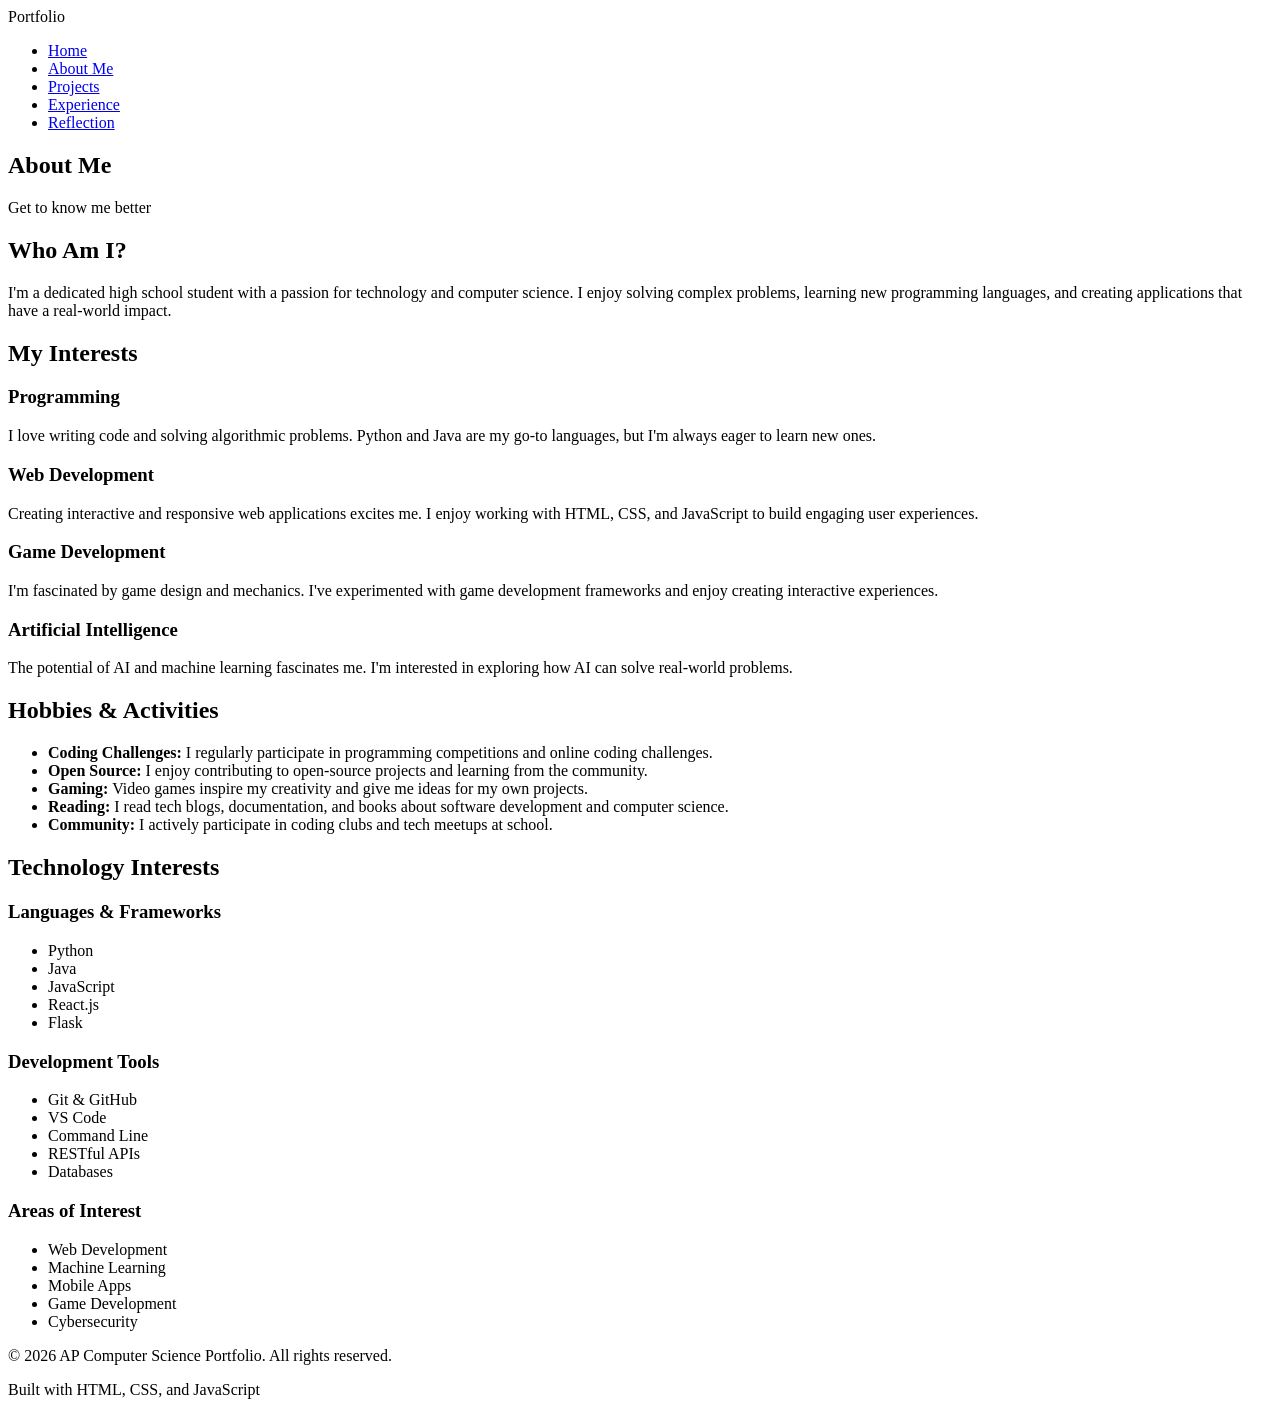
==== about.html @ 4d419991 "Add About Me page with interests, hobbies, and technology interests" ====
<!DOCTYPE html>
<html lang="en">
<head>
    <meta charset="UTF-8">
    <meta name="viewport" content="width=device-width, initial-scale=1.0">
    <title>About Me - AP Computer Science Portfolio</title>
    <link rel="stylesheet" href="styles.css">
</head>
<body>
    <nav class="navbar">
        <div class="container">
            <div class="logo">Portfolio</div>
            <ul class="nav-links">
                <li><a href="index.html">Home</a></li>
                <li><a href="about.html" class="active">About Me</a></li>
                <li><a href="projects.html">Projects</a></li>
                <li><a href="experience.html">Experience</a></li>
                <li><a href="reflection.html">Reflection</a></li>
            </ul>
        </div>
    </nav>

    <main class="container">
        <section class="page-header">
            <h1>About Me</h1>
            <p class="subtitle">Get to know me better</p>
        </section>

        <section class="about-content">
            <div class="about-intro">
                <h2>Who Am I?</h2>
                <p>
                    I'm a dedicated high school student with a passion for technology and computer science. 
                    I enjoy solving complex problems, learning new programming languages, and creating applications 
                    that have a real-world impact.
                </p>
            </div>

            <section class="interests-section">
                <h2>My Interests</h2>
                <div class="interests-grid">
                    <div class="interest-card">
                        <h3>Programming</h3>
                        <p>I love writing code and solving algorithmic problems. Python and Java are my go-to languages, but I'm always eager to learn new ones.</p>
                    </div>
                    <div class="interest-card">
                        <h3>Web Development</h3>
                        <p>Creating interactive and responsive web applications excites me. I enjoy working with HTML, CSS, and JavaScript to build engaging user experiences.</p>
                    </div>
                    <div class="interest-card">
                        <h3>Game Development</h3>
                        <p>I'm fascinated by game design and mechanics. I've experimented with game development frameworks and enjoy creating interactive experiences.</p>
                    </div>
                    <div class="interest-card">
                        <h3>Artificial Intelligence</h3>
                        <p>The potential of AI and machine learning fascinates me. I'm interested in exploring how AI can solve real-world problems.</p>
                    </div>
                </div>
            </section>

            <section class="hobbies-section">
                <h2>Hobbies & Activities</h2>
                <ul class="hobbies-list">
                    <li><strong>Coding Challenges:</strong> I regularly participate in programming competitions and online coding challenges.</li>
                    <li><strong>Open Source:</strong> I enjoy contributing to open-source projects and learning from the community.</li>
                    <li><strong>Gaming:</strong> Video games inspire my creativity and give me ideas for my own projects.</li>
                    <li><strong>Reading:</strong> I read tech blogs, documentation, and books about software development and computer science.</li>
                    <li><strong>Community:</strong> I actively participate in coding clubs and tech meetups at school.</li>
                </ul>
            </section>

            <section class="tech-interests-section">
                <h2>Technology Interests</h2>
                <div class="tech-categories">
                    <div class="tech-category">
                        <h3>Languages & Frameworks</h3>
                        <ul>
                            <li>Python</li>
                            <li>Java</li>
                            <li>JavaScript</li>
                            <li>React.js</li>
                            <li>Flask</li>
                        </ul>
                    </div>
                    <div class="tech-category">
                        <h3>Development Tools</h3>
                        <ul>
                            <li>Git & GitHub</li>
                            <li>VS Code</li>
                            <li>Command Line</li>
                            <li>RESTful APIs</li>
                            <li>Databases</li>
                        </ul>
                    </div>
                    <div class="tech-category">
                        <h3>Areas of Interest</h3>
                        <ul>
                            <li>Web Development</li>
                            <li>Machine Learning</li>
                            <li>Mobile Apps</li>
                            <li>Game Development</li>
                            <li>Cybersecurity</li>
                        </ul>
                    </div>
                </div>
            </section>
        </section>
    </main>

    <footer class="footer">
        <div class="container">
            <p>&copy; 2026 AP Computer Science Portfolio. All rights reserved.</p>
            <p>Built with HTML, CSS, and JavaScript</p>
        </div>
    </footer>
</body>
</html>
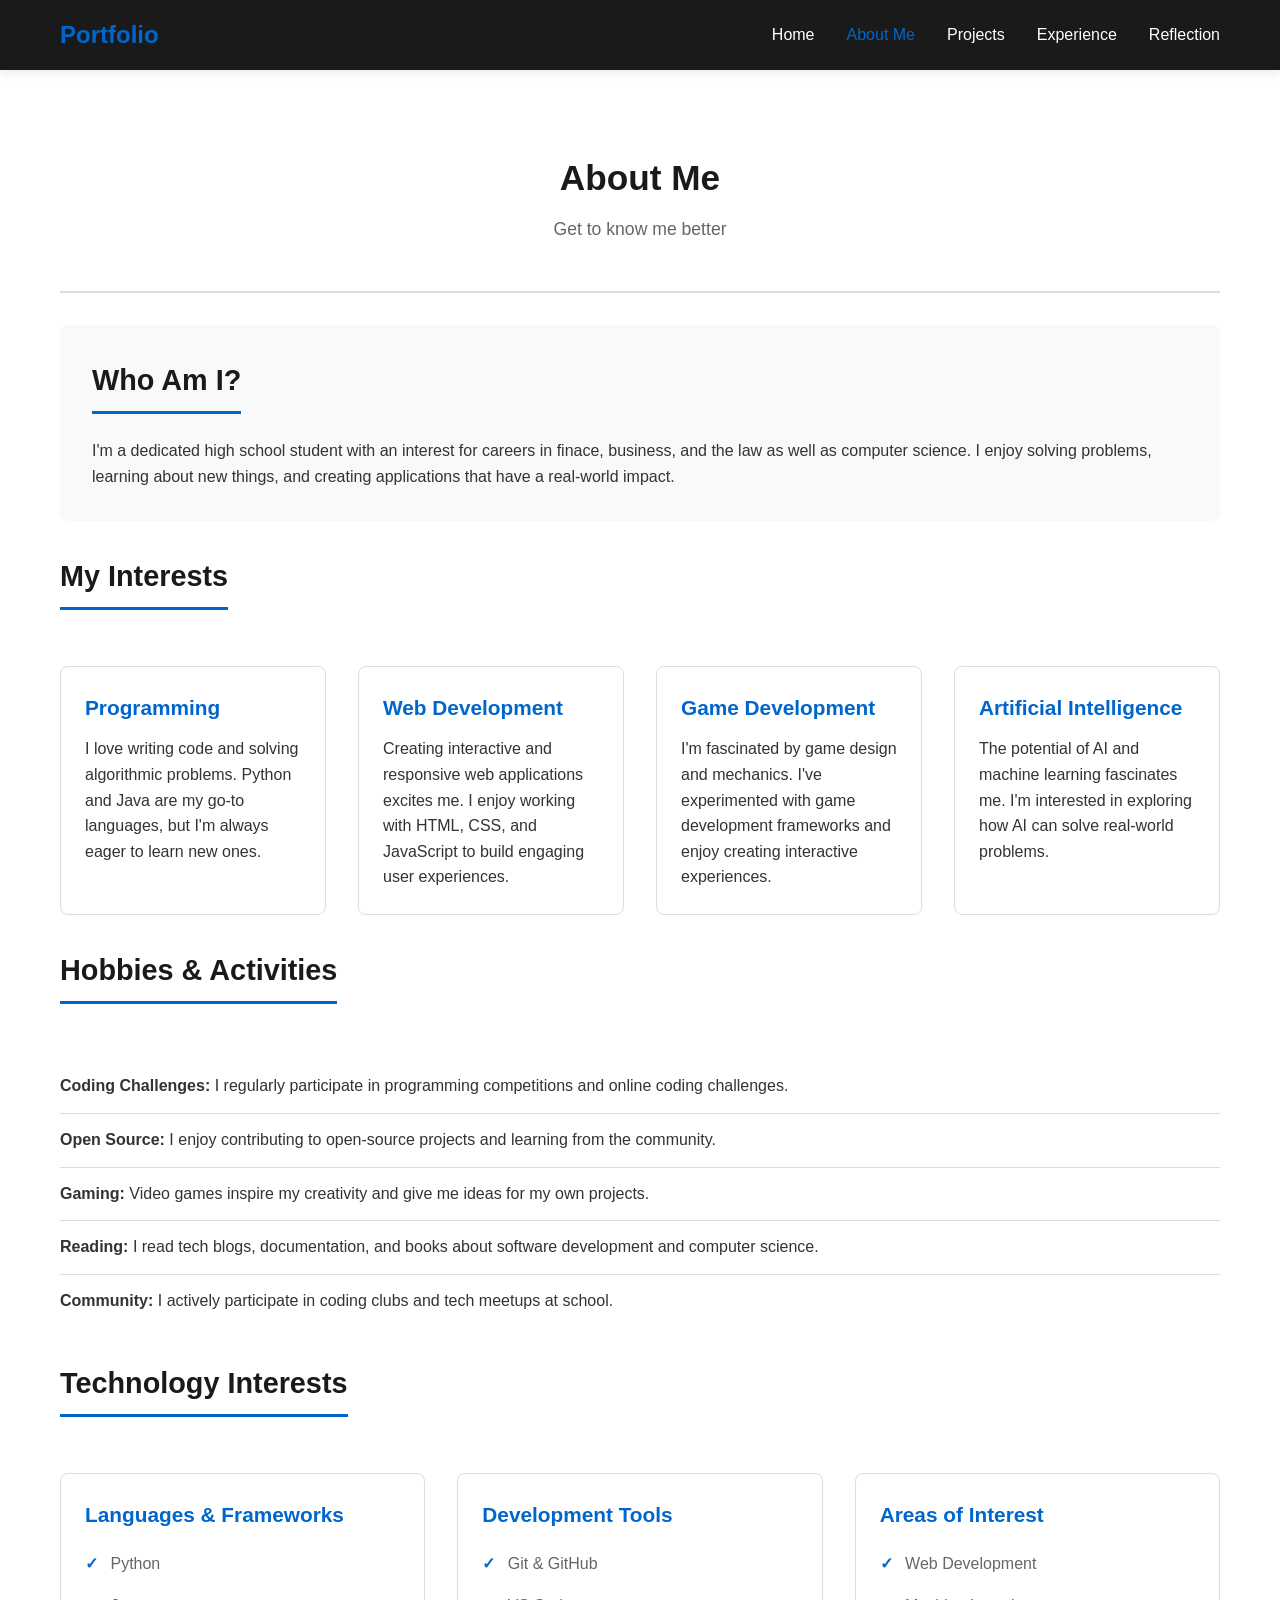
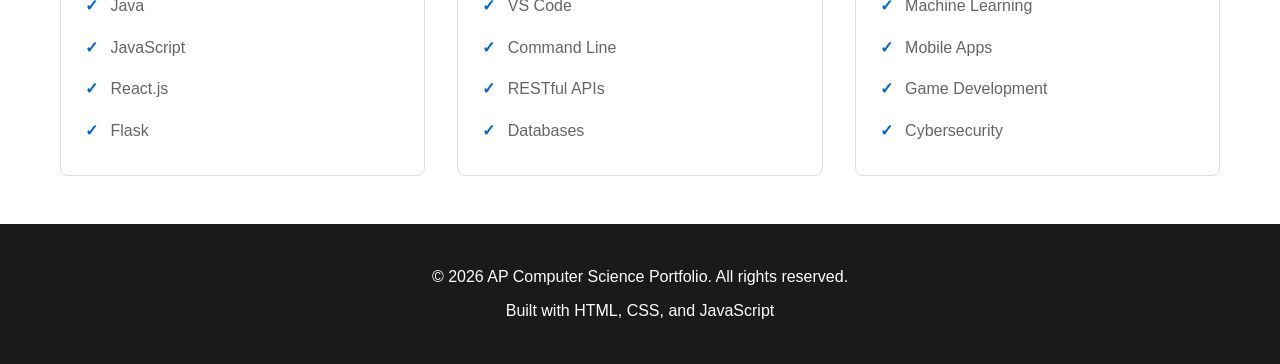
==== commit 0fae9dd7: "Update personal introduction in about.html" ====
--- a/about.html
+++ b/about.html
@@ -30,8 +30,8 @@
             <div class="about-intro">
                 <h2>Who Am I?</h2>
                 <p>
-                    I'm a dedicated high school student with a passion for technology and computer science. 
-                    I enjoy solving complex problems, learning new programming languages, and creating applications 
+                    I'm a dedicated high school student with an interest for careers in finace, business, and the law as well as computer science. 
+                    I enjoy solving problems, learning about new things, and creating applications 
                     that have a real-world impact.
                 </p>
             </div>
--- a/styles.css
+++ b/styles.css
@@ -0,0 +1,632 @@
+/* Root Variables */
+:root {
+    --primary-color: #0066cc;
+    --secondary-color: #ff6b6b;
+    --dark-color: #1a1a1a;
+    --light-color: #f8f9fa;
+    --text-color: #333;
+    --border-color: #ddd;
+    --shadow: 0 2px 10px rgba(0, 0, 0, 0.1);
+}
+
+/* Reset and General Styles */
+* {
+    margin: 0;
+    padding: 0;
+    box-sizing: border-box;
+}
+
+html {
+    scroll-behavior: smooth;
+}
+
+body {
+    font-family: 'Segoe UI', Tahoma, Geneva, Verdana, sans-serif;
+    line-height: 1.6;
+    color: var(--text-color);
+    background-color: #fff;
+}
+
+.container {
+    max-width: 1200px;
+    margin: 0 auto;
+    padding: 0 20px;
+}
+
+/* Navigation */
+.navbar {
+    background-color: var(--dark-color);
+    color: white;
+    padding: 1rem 0;
+    position: sticky;
+    top: 0;
+    z-index: 1000;
+    box-shadow: var(--shadow);
+}
+
+.navbar .container {
+    display: flex;
+    justify-content: space-between;
+    align-items: center;
+}
+
+.logo {
+    font-size: 1.5rem;
+    font-weight: bold;
+    color: var(--primary-color);
+}
+
+.nav-links {
+    display: flex;
+    list-style: none;
+    gap: 2rem;
+}
+
+.nav-links a {
+    color: white;
+    text-decoration: none;
+    transition: color 0.3s ease;
+    font-weight: 500;
+}
+
+.nav-links a:hover,
+.nav-links a.active {
+    color: var(--primary-color);
+}
+
+/* Buttons */
+.btn {
+    display: inline-block;
+    padding: 0.75rem 1.5rem;
+    border-radius: 4px;
+    text-decoration: none;
+    font-weight: 600;
+    transition: all 0.3s ease;
+    border: none;
+    cursor: pointer;
+    font-size: 1rem;
+}
+
+.btn-primary {
+    background-color: var(--primary-color);
+    color: white;
+}
+
+.btn-primary:hover {
+    background-color: #0052a3;
+    transform: translateY(-2px);
+    box-shadow: var(--shadow);
+}
+
+.btn-secondary {
+    background-color: var(--secondary-color);
+    color: white;
+}
+
+.btn-secondary:hover {
+    background-color: #ff5252;
+    transform: translateY(-2px);
+    box-shadow: var(--shadow);
+}
+
+.btn-small {
+    padding: 0.5rem 1rem;
+    font-size: 0.9rem;
+}
+
+/* Hero Section */
+.hero {
+    background: linear-gradient(135deg, var(--primary-color) 0%, #0052a3 100%);
+    color: white;
+    padding: 4rem 0;
+    text-align: center;
+}
+
+.hero h1 {
+    font-size: 2.5rem;
+    margin-bottom: 0.5rem;
+}
+
+.hero .tagline {
+    font-size: 1.2rem;
+    margin-bottom: 2rem;
+    opacity: 0.9;
+}
+
+/* Page Header */
+.page-header {
+    text-align: center;
+    padding: 3rem 0;
+    border-bottom: 2px solid var(--border-color);
+    margin-bottom: 2rem;
+}
+
+.page-header h1 {
+    font-size: 2.2rem;
+    margin-bottom: 0.5rem;
+    color: var(--dark-color);
+}
+
+.page-header .subtitle {
+    font-size: 1.1rem;
+    color: #666;
+}
+
+/* Sections */
+section {
+    margin: 2rem 0;
+}
+
+section h2 {
+    font-size: 1.8rem;
+    margin-bottom: 1.5rem;
+    color: var(--dark-color);
+    border-bottom: 3px solid var(--primary-color);
+    padding-bottom: 0.5rem;
+    display: inline-block;
+}
+
+section h3 {
+    font-size: 1.3rem;
+    margin-top: 1.5rem;
+    margin-bottom: 0.75rem;
+    color: var(--primary-color);
+}
+
+/* Home Page - Introduction */
+.intro-section,
+.goals-section {
+    margin: 3rem 0;
+}
+
+.intro-content {
+    background-color: var(--light-color);
+    padding: 2rem;
+    border-radius: 8px;
+    border-left: 4px solid var(--primary-color);
+}
+
+.intro-content p {
+    margin-bottom: 1rem;
+    font-size: 1.05rem;
+    line-height: 1.8;
+}
+
+/* Goal Cards */
+.goals-grid {
+    display: grid;
+    grid-template-columns: repeat(auto-fit, minmax(250px, 1fr));
+    gap: 2rem;
+    margin: 2rem 0;
+}
+
+.goal-card {
+    background: white;
+    border: 2px solid var(--border-color);
+    border-radius: 8px;
+    padding: 2rem;
+    transition: all 0.3s ease;
+    box-shadow: 0 1px 5px rgba(0, 0, 0, 0.05);
+}
+
+.goal-card:hover {
+    transform: translateY(-5px);
+    box-shadow: var(--shadow);
+    border-color: var(--primary-color);
+}
+
+.goal-card h3 {
+    margin-top: 0;
+    color: var(--primary-color);
+    font-size: 1.2rem;
+}
+
+.goal-card p {
+    color: #666;
+    line-height: 1.7;
+}
+
+/* CTA Section */
+.cta-section {
+    background-color: var(--light-color);
+    padding: 3rem 2rem;
+    border-radius: 8px;
+    text-align: center;
+    margin: 3rem 0;
+}
+
+.cta-buttons {
+    display: flex;
+    gap: 1rem;
+    justify-content: center;
+    flex-wrap: wrap;
+    margin-top: 2rem;
+}
+
+/* About Page */
+.about-intro {
+    background-color: var(--light-color);
+    padding: 2rem;
+    border-radius: 8px;
+    margin-bottom: 2rem;
+}
+
+.interests-grid,
+.tech-categories {
+    display: grid;
+    grid-template-columns: repeat(auto-fit, minmax(250px, 1fr));
+    gap: 2rem;
+    margin: 2rem 0;
+}
+
+.interest-card,
+.tech-category {
+    background: white;
+    border: 1px solid var(--border-color);
+    border-radius: 8px;
+    padding: 1.5rem;
+    transition: all 0.3s ease;
+}
+
+.interest-card:hover,
+.tech-category:hover {
+    box-shadow: var(--shadow);
+    transform: translateY(-3px);
+}
+
+.interest-card h3,
+.tech-category h3 {
+    margin-top: 0;
+    color: var(--primary-color);
+}
+
+.hobbies-list {
+    list-style: none;
+    margin: 2rem 0;
+}
+
+.hobbies-list li {
+    padding: 0.75rem 0;
+    border-bottom: 1px solid var(--border-color);
+    line-height: 1.8;
+}
+
+.hobbies-list li:last-child {
+    border-bottom: none;
+}
+
+.tech-category ul {
+    list-style: none;
+    padding: 0;
+}
+
+.tech-category li {
+    padding: 0.5rem 0;
+    color: #666;
+}
+
+.tech-category li:before {
+    content: "✓ ";
+    color: var(--primary-color);
+    font-weight: bold;
+    margin-right: 0.5rem;
+}
+
+/* Projects Page */
+.projects-section {
+    margin: 2rem 0;
+}
+
+.project-card {
+    background: white;
+    border: 1px solid var(--border-color);
+    border-radius: 8px;
+    overflow: hidden;
+    margin-bottom: 2rem;
+    box-shadow: 0 1px 5px rgba(0, 0, 0, 0.05);
+    transition: all 0.3s ease;
+    display: flex;
+    flex-direction: row;
+}
+
+.project-card:hover {
+    box-shadow: var(--shadow);
+}
+
+.project-image {
+    flex: 0 0 300px;
+    background: linear-gradient(135deg, var(--primary-color), #0052a3);
+}
+
+.placeholder-image {
+    width: 100%;
+    height: 250px;
+    display: flex;
+    align-items: center;
+    justify-content: center;
+    color: white;
+    font-size: 1.5rem;
+    font-weight: bold;
+}
+
+.project-content {
+    flex: 1;
+    padding: 2rem;
+}
+
+.project-content h2 {
+    font-size: 1.5rem;
+    margin-bottom: 0.5rem;
+    border: none;
+    display: block;
+    color: var(--dark-color);
+}
+
+.tech-stack {
+    color: #666;
+    font-size: 0.95rem;
+    margin-bottom: 1rem;
+}
+
+.project-content h3 {
+    margin-top: 1.5rem;
+    font-size: 1.1rem;
+}
+
+.project-content ul {
+    margin-left: 1.5rem;
+    color: #666;
+}
+
+.project-content ul li {
+    margin-bottom: 0.5rem;
+}
+
+.project-links {
+    display: flex;
+    gap: 1rem;
+    margin-top: 1.5rem;
+}
+
+@media (max-width: 768px) {
+    .project-card {
+        flex-direction: column;
+    }
+    
+    .project-image {
+        flex: none;
+        width: 100%;
+    }
+}
+
+/* Experience Page */
+.experience-section {
+    margin: 3rem 0;
+}
+
+.experience-item {
+    background: white;
+    border-left: 4px solid var(--primary-color);
+    padding: 1.5rem;
+    margin-bottom: 2rem;
+    border-radius: 4px;
+    box-shadow: 0 1px 5px rgba(0, 0, 0, 0.05);
+}
+
+.experience-header {
+    display: flex;
+    justify-content: space-between;
+    align-items: center;
+    margin-bottom: 1rem;
+    flex-wrap: wrap;
+}
+
+.experience-header h3 {
+    margin: 0;
+    color: var(--dark-color);
+    font-size: 1.1rem;
+}
+
+.year {
+    background-color: var(--light-color);
+    padding: 0.3rem 0.8rem;
+    border-radius: 20px;
+    font-size: 0.85rem;
+    color: #666;
+    font-weight: 600;
+}
+
+.details {
+    color: #666;
+    margin-bottom: 1rem;
+}
+
+.highlights {
+    list-style: none;
+    padding: 0;
+    margin: 1rem 0;
+}
+
+.highlights li {
+    padding: 0.4rem 0;
+    color: #666;
+}
+
+.highlights li:before {
+    content: "→ ";
+    color: var(--primary-color);
+    margin-right: 0.5rem;
+    font-weight: bold;
+}
+
+.skills-grid {
+    display: grid;
+    grid-template-columns: repeat(auto-fit, minmax(250px, 1fr));
+    gap: 2rem;
+    margin: 2rem 0;
+}
+
+.skill-category {
+    background: var(--light-color);
+    padding: 1.5rem;
+    border-radius: 8px;
+    border-top: 4px solid var(--primary-color);
+}
+
+.skill-category h3 {
+    margin-top: 0;
+    color: var(--primary-color);
+    font-size: 1.1rem;
+}
+
+.skill-list {
+    list-style: none;
+    padding: 0;
+}
+
+.skill-list li {
+    padding: 0.5rem 0;
+    color: #666;
+}
+
+.skill-list li:before {
+    content: "→ ";
+    color: var(--secondary-color);
+    margin-right: 0.5rem;
+}
+
+.achievements-list {
+    list-style: none;
+    padding: 0;
+    margin: 2rem 0;
+}
+
+.achievements-list li {
+    padding: 1rem;
+    background: var(--light-color);
+    margin-bottom: 1rem;
+    border-radius: 4px;
+    border-left: 4px solid var(--primary-color);
+}
+
+/* Reflection Page */
+.reflection-content {
+    max-width: 900px;
+    margin: 2rem auto;
+}
+
+.reflection-essay {
+    background: white;
+    padding: 2rem;
+    border-radius: 8px;
+    line-height: 1.9;
+    color: #333;
+}
+
+.reflection-essay h2 {
+    color: var(--primary-color);
+    margin: 2rem 0 1rem 0;
+    border: none;
+    font-size: 1.8rem;
+}
+
+.reflection-essay h3 {
+    color: var(--primary-color);
+    margin: 2rem 0 1rem 0;
+    font-size: 1.3rem;
+}
+
+.reflection-essay p {
+    margin-bottom: 1.5rem;
+    text-align: justify;
+}
+
+/* Footer */
+.footer {
+    background-color: var(--dark-color);
+    color: white;
+    text-align: center;
+    padding: 2rem 0;
+    margin-top: 3rem;
+}
+
+.footer p {
+    margin: 0.5rem 0;
+}
+
+/* Responsive Design */
+@media (max-width: 768px) {
+    .nav-links {
+        gap: 1rem;
+        font-size: 0.9rem;
+    }
+    
+    .hero h1 {
+        font-size: 1.8rem;
+    }
+    
+    .hero .tagline {
+        font-size: 1rem;
+    }
+    
+    .page-header h1 {
+        font-size: 1.5rem;
+    }
+    
+    .goals-grid,
+    .interests-grid,
+    .tech-categories,
+    .skills-grid {
+        grid-template-columns: 1fr;
+    }
+    
+    .cta-buttons {
+        flex-direction: column;
+    }
+    
+    .cta-buttons .btn {
+        width: 100%;
+    }
+    
+    .experience-header {
+        flex-direction: column;
+        align-items: flex-start;
+    }
+    
+    .year {
+        margin-top: 0.5rem;
+    }
+}
+
+@media (max-width: 480px) {
+    .container {
+        padding: 0 15px;
+    }
+    
+    .nav-links {
+        flex-direction: column;
+        gap: 0.5rem;
+    }
+    
+    .navbar .container {
+        flex-direction: column;
+        gap: 1rem;
+    }
+    
+    .hero h1 {
+        font-size: 1.4rem;
+    }
+    
+    section h2 {
+        font-size: 1.4rem;
+    }
+    
+    .project-image {
+        flex: 0 0 200px;
+    }
+    
+    .placeholder-image {
+        height: 200px;
+        font-size: 1.2rem;
+    }
+}
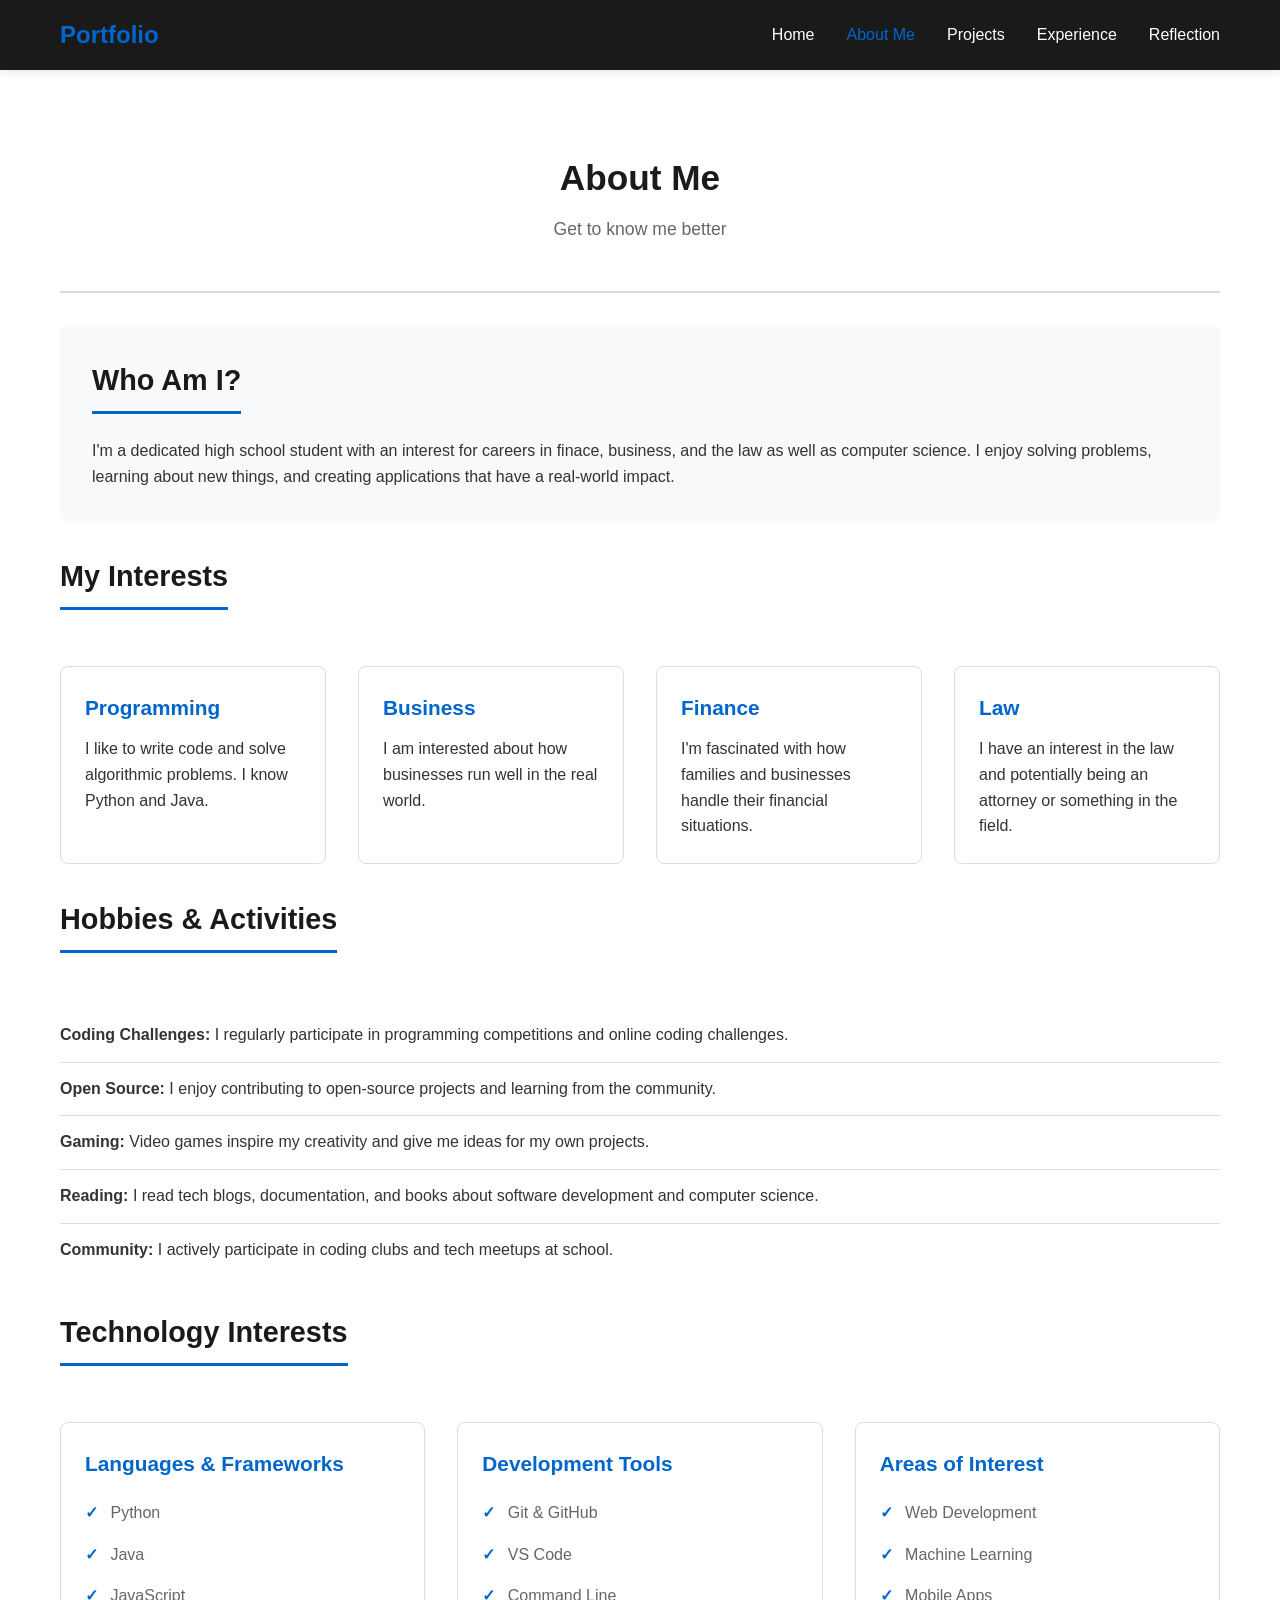
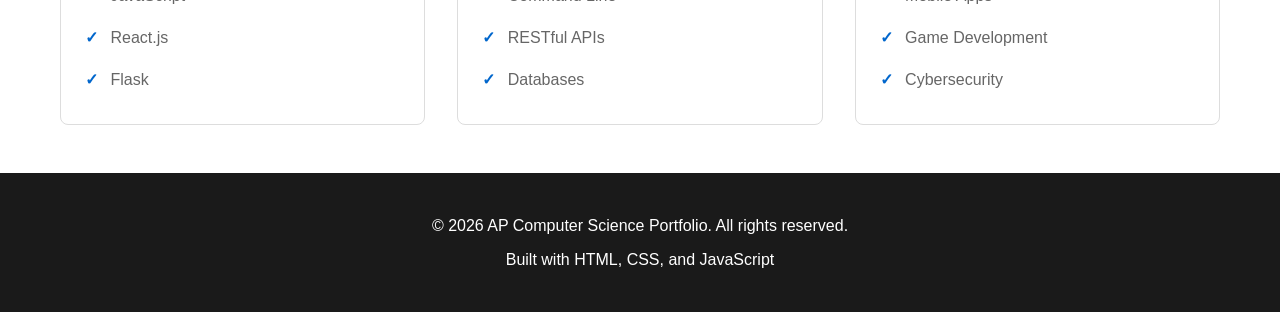
==== commit 56756e74: "Update about.html" ====
--- a/about.html
+++ b/about.html
@@ -41,19 +41,19 @@
                 <div class="interests-grid">
                     <div class="interest-card">
                         <h3>Programming</h3>
-                        <p>I love writing code and solving algorithmic problems. Python and Java are my go-to languages, but I'm always eager to learn new ones.</p>
+                        <p>I like to write code and solve algorithmic problems. I know Python and Java.</p>
                     </div>
                     <div class="interest-card">
-                        <h3>Web Development</h3>
-                        <p>Creating interactive and responsive web applications excites me. I enjoy working with HTML, CSS, and JavaScript to build engaging user experiences.</p>
+                        <h3>Business</h3>
+                        <p>I am interested about how businesses run well in the real world.</p></p>
                     </div>
                     <div class="interest-card">
-                        <h3>Game Development</h3>
-                        <p>I'm fascinated by game design and mechanics. I've experimented with game development frameworks and enjoy creating interactive experiences.</p>
+                        <h3>Finance</h3>
+                        <p>I'm fascinated with how families and businesses handle their financial situations.</p>
                     </div>
                     <div class="interest-card">
-                        <h3>Artificial Intelligence</h3>
-                        <p>The potential of AI and machine learning fascinates me. I'm interested in exploring how AI can solve real-world problems.</p>
+                        <h3>Law</h3>
+                        <p>I have an interest in the law and potentially being an attorney or something in the field.</p>
                     </div>
                 </div>
             </section>
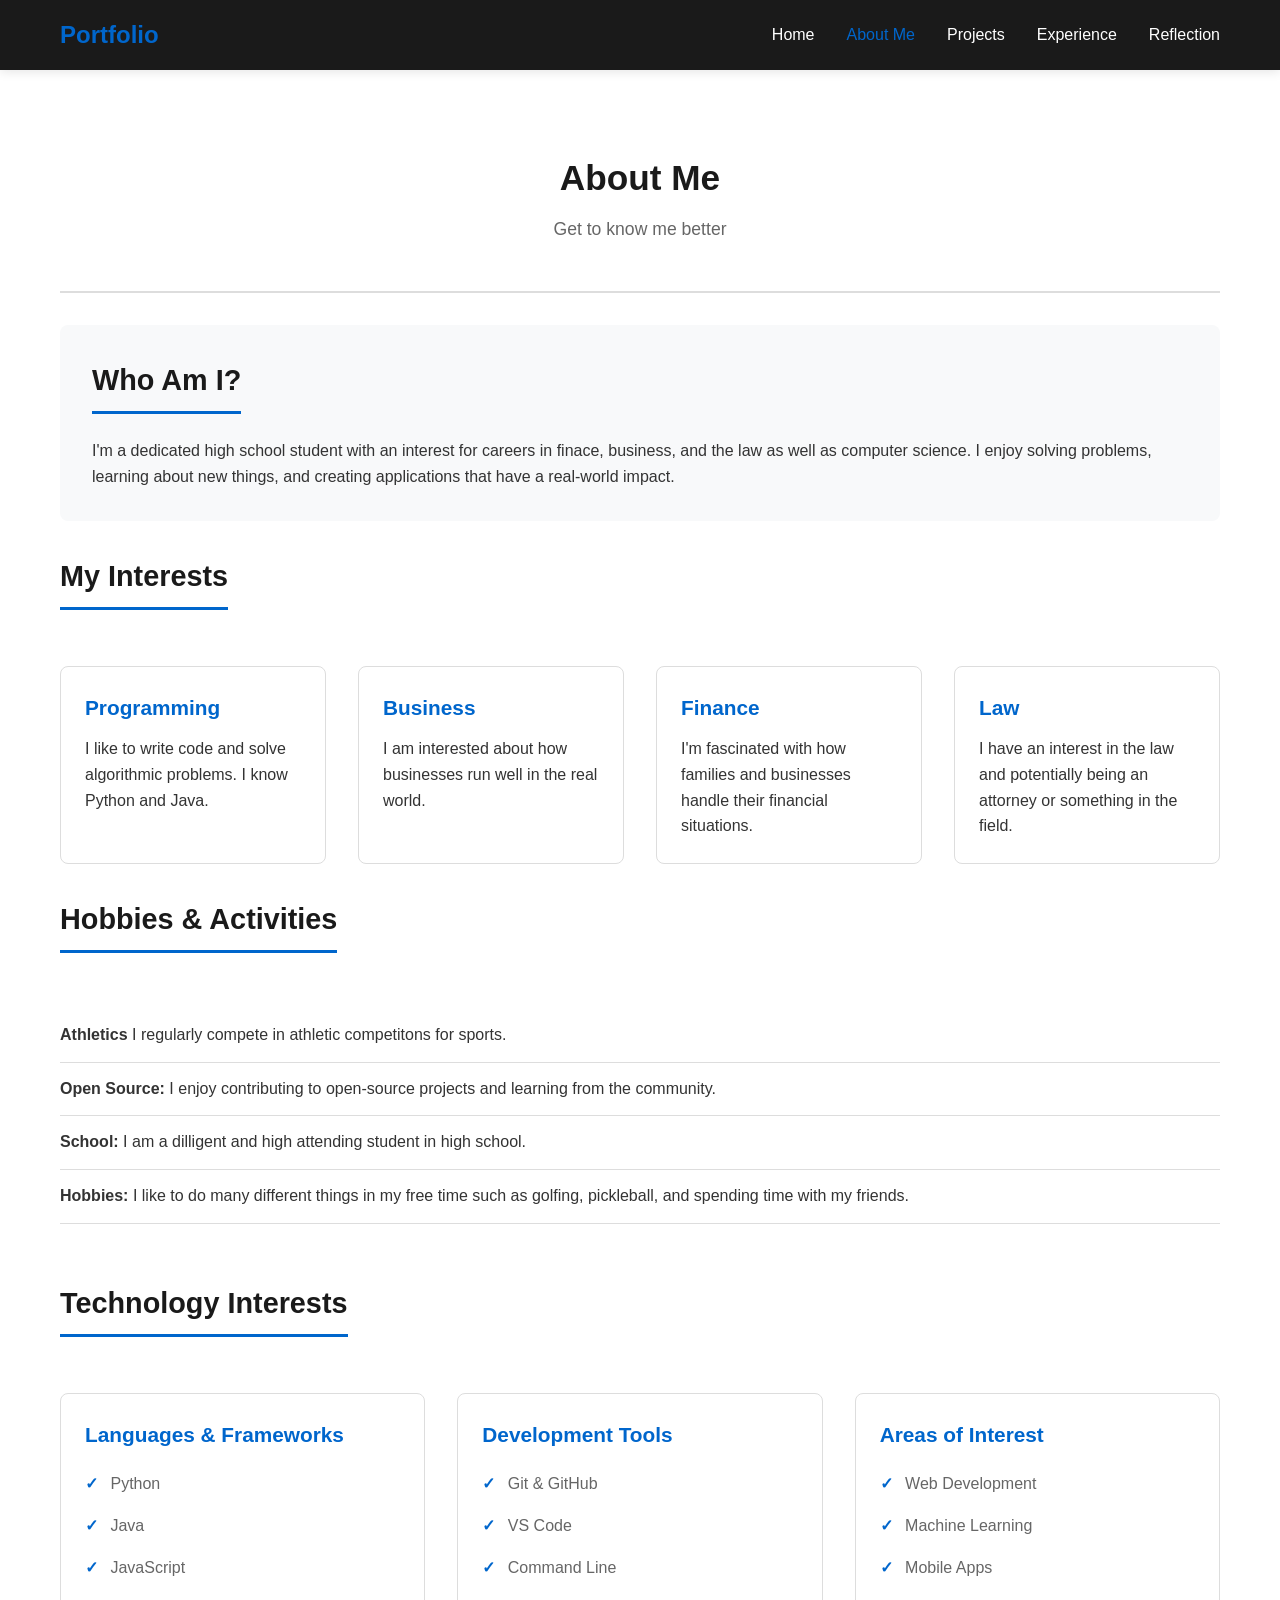
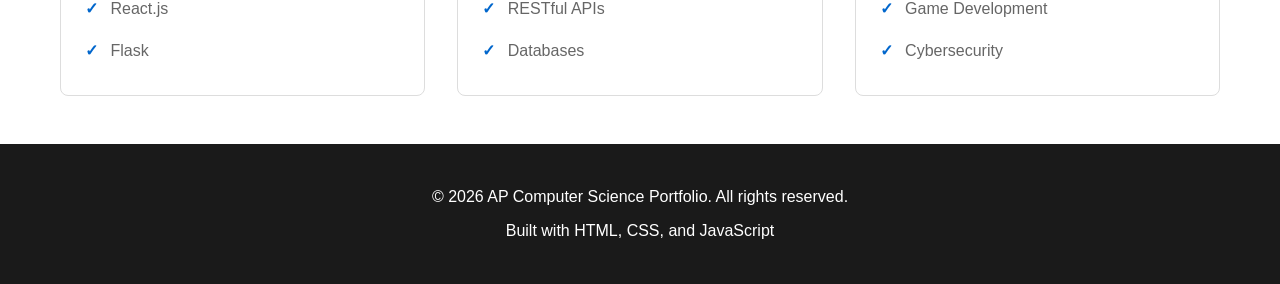
==== commit 7836a1f9: "Update about.html" ====
--- a/about.html
+++ b/about.html
@@ -61,11 +61,11 @@
             <section class="hobbies-section">
                 <h2>Hobbies & Activities</h2>
                 <ul class="hobbies-list">
-                    <li><strong>Coding Challenges:</strong> I regularly participate in programming competitions and online coding challenges.</li>
+                    <li><strong>Athletics</strong> I regularly compete in athletic competitons for sports.</li>
                     <li><strong>Open Source:</strong> I enjoy contributing to open-source projects and learning from the community.</li>
-                    <li><strong>Gaming:</strong> Video games inspire my creativity and give me ideas for my own projects.</li>
-                    <li><strong>Reading:</strong> I read tech blogs, documentation, and books about software development and computer science.</li>
-                    <li><strong>Community:</strong> I actively participate in coding clubs and tech meetups at school.</li>
+                    <li><strong>School:</strong> I am a dilligent and high attending student in high school.</li>
+                    <li><strong>Hobbies:</strong> I like to do many different things in my free time such as golfing, pickleball, and spending time with my friends.</li>
+                    <li><strong></strong></li>
                 </ul>
             </section>
 
